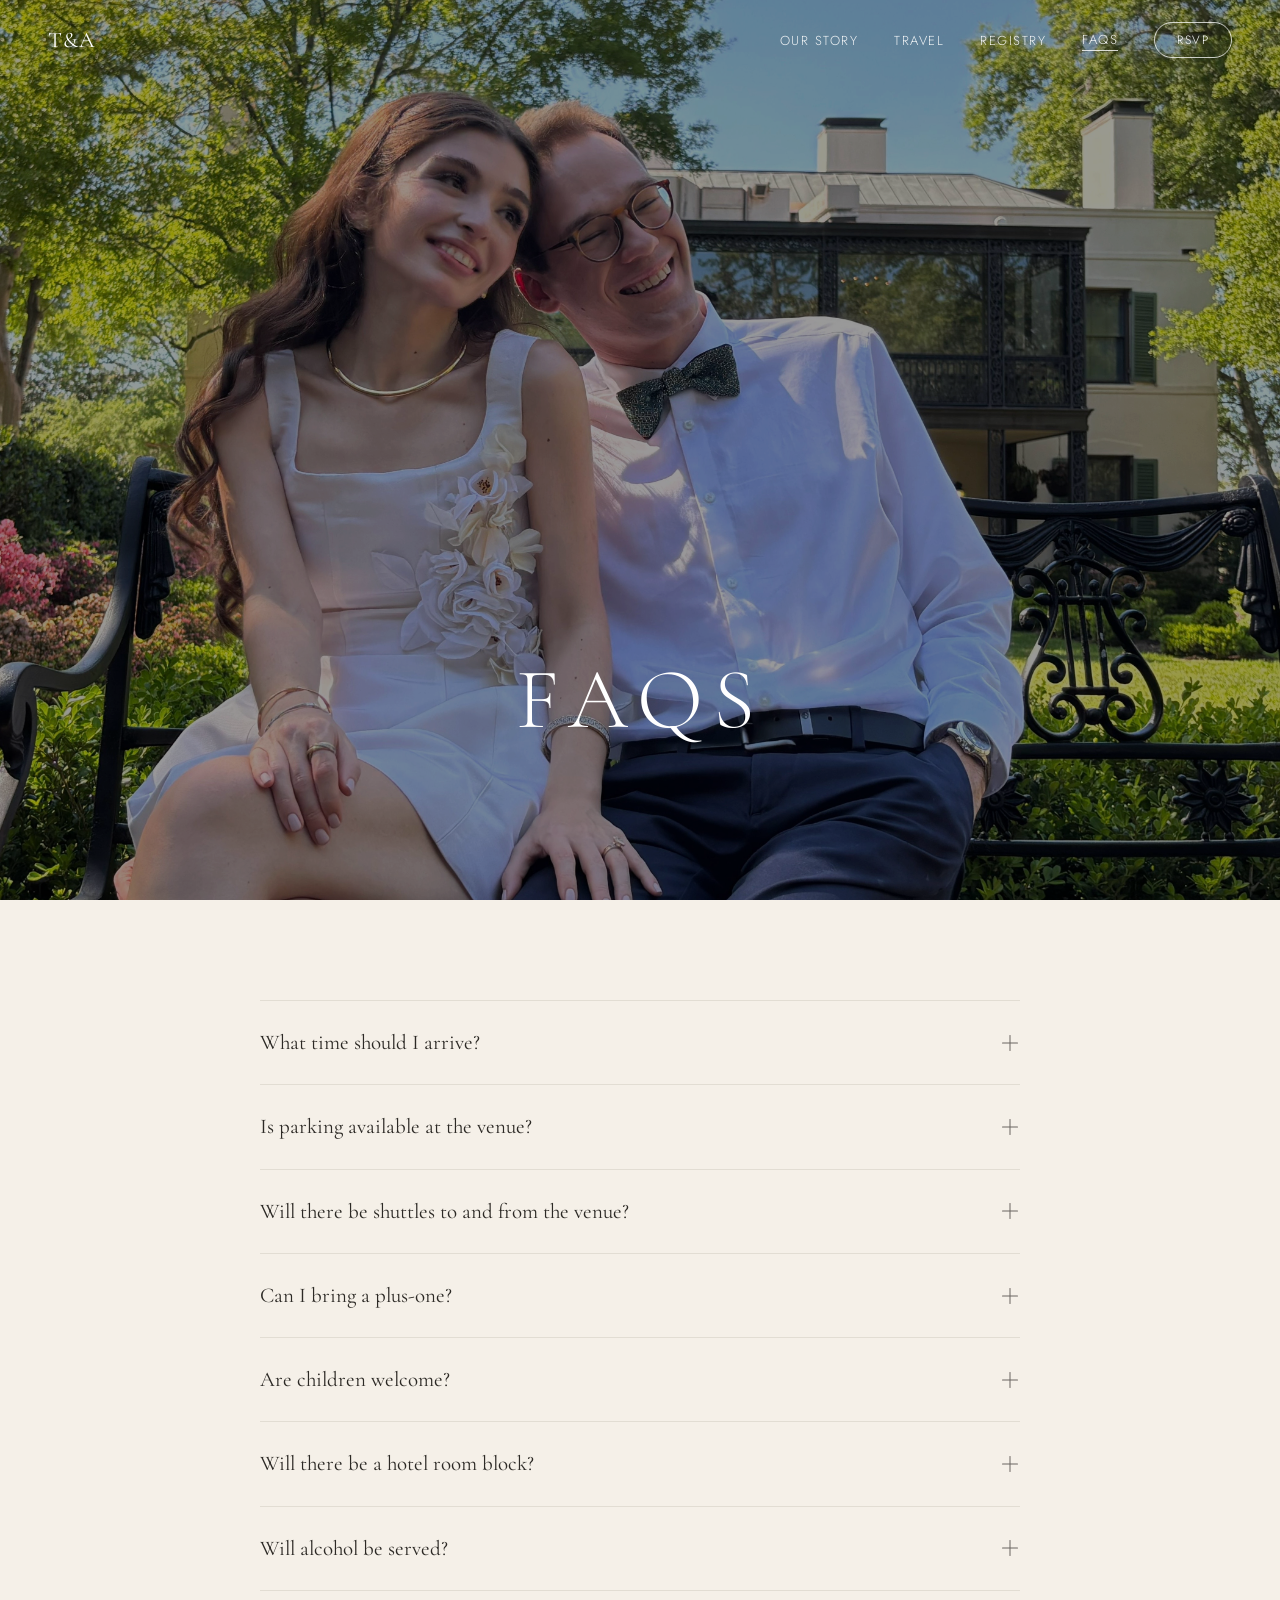
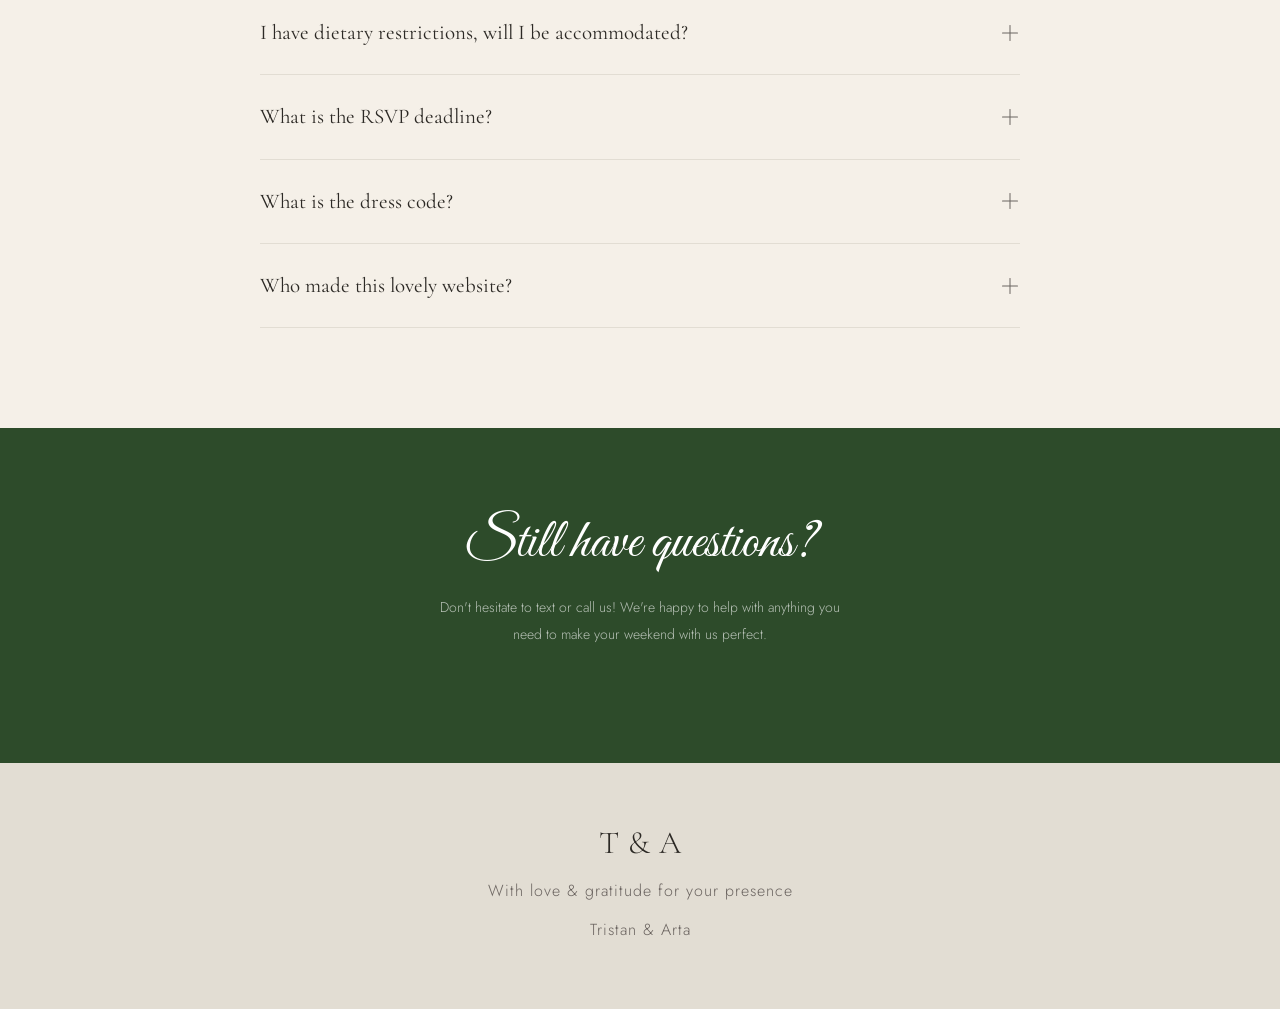
==== faqs.html @ 0b1fcb4f "more fixes" ====
<!DOCTYPE html>
<html lang="en">
<head>
  <meta charset="UTF-8" />
  <meta name="viewport" content="width=device-width, initial-scale=1.0" />
  <title>FAQs — Tristan & Arta</title>
  <link rel="preconnect" href="https://fonts.googleapis.com" />
  <link rel="preconnect" href="https://fonts.gstatic.com" crossorigin />
  <link href="https://fonts.googleapis.com/css2?family=Cormorant+Garamond:ital,wght@0,300;0,400;0,500;0,600;1,300;1,400&family=Great+Vibes&family=Jost:wght@300;400&display=swap" rel="stylesheet" />
  <link rel="stylesheet" href="styles.css" />
  <link rel="icon" type="image/x-icon" href="images/favicon.ico" />
  <style>

    /* ── HERO ───────────────────────────────────────── */
    .faqs-hero {
      position: relative;
      height: 100vh;
      min-height: 580px;
      display: flex;
      flex-direction: column;
      align-items: center;
      justify-content: center;
      text-align: center;
      overflow: hidden;
    }
    .faqs-hero-bg {
      position: absolute;
      inset: 0;
      background: url('images/faq2.jpeg') center 40% / cover no-repeat;
      filter: brightness(0.75);
    }
    .faqs-hero::after {
      content: '';
      position: absolute;
      inset: 0;
      background: rgba(0, 0, 0, 0.2);
      pointer-events: none;
    }
    .faqs-hero-content {
      position: relative;
      z-index: 1;
      color: #fff;
      padding: 0 24px;
      margin-top: 500px;
    }
    .faqs-hero-title {
      font-family: var(--serif);
      font-size: clamp(40px, 7vw, 86px);
      font-weight: 300;
      letter-spacing: 10px;
      text-transform: uppercase;
      line-height: 1.0;
    }

    /* ── FAQ LIST ───────────────────────────────────── */
    .faqs-body {
      background: var(--cream-light);
      padding: 100px 48px;
    }
    .faqs-list {
      max-width: 760px;
      margin: 0 auto;
    }
    .faq-item {
      border-top: 1px solid var(--cream-dark);
      padding: 0;
      overflow: hidden;
    }
    .faq-item:last-child {
      border-bottom: 1px solid var(--cream-dark);
    }
    .faq-question {
      width: 100%;
      background: none;
      border: none;
      text-align: left;
      padding: 28px 0;
      cursor: pointer;
      display: flex;
      justify-content: space-between;
      align-items: center;
      gap: 20px;
    }
    .faq-question-text {
      font-family: var(--serif);
      font-size: clamp(17px, 2vw, 21px);
      font-weight: 400;
      color: var(--text);
      line-height: 1.3;
    }
    .faq-icon {
      flex-shrink: 0;
      width: 20px;
      height: 20px;
      position: relative;
      transition: transform 0.3s ease;
    }
    .faq-icon::before,
    .faq-icon::after {
      content: '';
      position: absolute;
      background: var(--text-light);
      border-radius: 1px;
    }
    .faq-icon::before {
      width: 16px;
      height: 1px;
      top: 50%;
      left: 50%;
      transform: translate(-50%, -50%);
    }
    .faq-icon::after {
      width: 1px;
      height: 16px;
      top: 50%;
      left: 50%;
      transform: translate(-50%, -50%);
      transition: opacity 0.3s, transform 0.3s;
    }
    .faq-item.open .faq-icon::after {
      opacity: 0;
      transform: translate(-50%, -50%) rotate(90deg);
    }
    .faq-answer {
      max-height: 0;
      overflow: hidden;
      transition: max-height 0.4s ease, padding 0.3s ease;
    }
    .faq-item.open .faq-answer {
      max-height: 300px;
    }
    .faq-answer-text {
      font-size: 16px;
      line-height: 1.95;
      color: var(--text-light);
      padding-bottom: 28px;
      max-width: 600px;
    }
    .faq-answer-text a {
      color: var(--green);
      border-bottom: 1px solid rgba(45, 75, 42, 0.3);
      transition: border-color 0.2s;
    }
    .faq-answer-text a:hover { border-color: var(--green); }

    /* ── CONTACT CTA ────────────────────────────────── */
    .faqs-contact {
      background: var(--green);
      padding: 80px 48px;
      text-align: center;
    }
    .faqs-contact-script {
      font-family: var(--script);
      font-size: clamp(32px, 5vw, 56px);
      color: #fff;
      display: block;
      margin-bottom: 16px;
    }
    .faqs-contact-text {
      font-size: 14px;
      line-height: 1.9;
      color: rgba(255, 255, 255, 0.65);
      max-width: 420px;
      margin: 0 auto 36px;
    }

    /* ── RESPONSIVE ──────────────────────────────────── */
    @media (max-width: 900px) {
.faqs-body { padding: 72px 24px; }
      .faqs-contact { padding: 64px 24px; }
    }
  </style>
</head>
<body>

  <!-- MOBILE MENU -->
  <div class="mobile-menu" id="mobileMenu">
    <button class="mobile-menu-close" onclick="closeMobileMenu()" aria-label="Close">×</button>
    <a href="our-story.html">Our Story</a>
    <a href="travel.html">Travel</a>
    <a href="registry.html">Registry</a>
    <a href="faqs.html" class="active">FAQs</a>
    <a href="rsvp.html" class="btn" style="margin-top:8px;">RSVP</a>
  </div>

  <!-- NAVIGATION -->
  <nav id="navbar">
    <a href="index.html" class="nav-logo">T&amp;A</a>
    <div class="nav-links">
      <a href="our-story.html">Our Story</a>
      <a href="travel.html">Travel</a>
      <a href="registry.html">Registry</a>
      <a href="faqs.html" class="active">FAQs</a>
      <a href="rsvp.html" class="nav-rsvp">RSVP</a>
    </div>
    <button class="nav-hamburger" onclick="openMobileMenu()" aria-label="Menu">
      <span></span><span></span><span></span>
    </button>
  </nav>

  <!-- HERO -->
  <section class="faqs-hero">
    <div class="faqs-hero-bg"></div>
    <div class="faqs-hero-content">
      <h1 class="faqs-hero-title">FAQs</h1>
    </div>
  </section>

  <!-- FAQ LIST -->
  <section class="faqs-body">
    <div class="faqs-list">

      <div class="faq-item">
        <button class="faq-question" aria-expanded="false">
          <span class="faq-question-text">What time should I arrive?</span>
          <span class="faq-icon" aria-hidden="true"></span>
        </button>
        <div class="faq-answer" role="region">
          <p class="faq-answer-text">The ceremony begins at 5:00 PM so please plan to arrive by 4:30 PM!</p>
        </div>
      </div>

      <div class="faq-item">
        <button class="faq-question" aria-expanded="false">
          <span class="faq-question-text">Is parking available at the venue?</span>
          <span class="faq-icon" aria-hidden="true"></span>
        </button>
        <div class="faq-answer" role="region">
          <p class="faq-answer-text">Our complimentary valet will greet you at the venue entrance. There is no need to worry about finding parking!</p>
        </div>
      </div>

      <div class="faq-item">
        <button class="faq-question" aria-expanded="false">
          <span class="faq-question-text">Will there be shuttles to and from the venue?</span>
          <span class="faq-icon" aria-hidden="true"></span>
        </button>
        <div class="faq-answer" role="region">
          <p class="faq-answer-text">Since our venue is in the middle of the city and very accessible, we will not have designated shuttles to and from the venue. We recommend driving or using rideshare services.</p>
        </div>
      </div>

      <div class="faq-item">
        <button class="faq-question" aria-expanded="false">
          <span class="faq-question-text">Can I bring a plus-one?</span>
          <span class="faq-icon" aria-hidden="true"></span>
        </button>
        <div class="faq-answer" role="region">
          <p class="faq-answer-text">Our guest list is carefully curated to include our nearest and dearest. If your invitation includes a guest, their name will appear on our communications with you. If you have any questions, feel free to reach out to us!</p>
        </div>
      </div>

      <div class="faq-item">
        <button class="faq-question" aria-expanded="false">
          <span class="faq-question-text">Are children welcome?</span>
          <span class="faq-icon" aria-hidden="true"></span>
        </button>
        <div class="faq-answer" role="region">
          <p class="faq-answer-text">We'll make sure to include the names of all of our lovely guests, inlcuding any little ones, as a part of our invitation. Please don't hesitate to ask Arta or Tristan if you have additional questions.</p>
        </div>
      </div>

      <div class="faq-item">
        <button class="faq-question" aria-expanded="false">
          <span class="faq-question-text">Will there be a hotel room block?</span>
          <span class="faq-icon" aria-hidden="true"></span>
        </button>
        <div class="faq-answer" role="region">
          <p class="faq-answer-text">There will not be any hotel room blocks. Our wedding will be inside the city with a large variety of hotels available nearby. In the meantime, check out our <a href="travel.html">Travel</a> page for some of our hotel recommendations near the venue.</p>
        </div>
      </div>

      <div class="faq-item">
        <button class="faq-question" aria-expanded="false">
          <span class="faq-question-text">Will alcohol be served?</span>
          <span class="faq-icon" aria-hidden="true"></span>
        </button>
        <div class="faq-answer" role="region">
          <p class="faq-answer-text">We want to share our authentic celebration with you, so keeping with the bride & groom's preferences, there will be no alcoholic beverages served. Instead, our bar will offer a curated selection of our most favorite hand-crafted mocktails. We can't wait to party all night long with you!</p>
        </div>
      </div>

      <div class="faq-item">
        <button class="faq-question" aria-expanded="false">
          <span class="faq-question-text">I have dietary restrictions, will I be accommodated?</span>
          <span class="faq-icon" aria-hidden="true"></span>
        </button>
        <div class="faq-answer" role="region">
          <p class="faq-answer-text">Absolutely. Our traditional Persian wedding dinner will include a buffet with a variety of options to accommodate all dietary restrictions.</p>
        </div>
      </div>

      <div class="faq-item">
        <button class="faq-question" aria-expanded="false">
          <span class="faq-question-text">What is the RSVP deadline?</span>
          <span class="faq-icon" aria-hidden="true"></span>
        </button>
        <div class="faq-answer" role="region">
          <p class="faq-answer-text">Please RSVP by June 30th, 2027.</p>
        </div>
      </div>

      <div class="faq-item">
        <button class="faq-question" aria-expanded="false">
          <span class="faq-question-text">What is the dress code?</span>
          <span class="faq-icon" aria-hidden="true"></span>
        </button>
        <div class="faq-answer" role="region">
          <p class="faq-answer-text">We're so excited to see you all dolled-up! Black Tie and formal attire will fit perfectlly at our outdoor garden party.</p>
        </div>
      </div>

      <div class="faq-item">
        <button class="faq-question" aria-expanded="false">
          <span class="faq-question-text">Who made this lovely website?</span>
          <span class="faq-icon" aria-hidden="true"></span>
        </button>
        <div class="faq-answer" role="region">
          <p class="faq-answer-text">"I did!"- Tristan</p>
        </div>
      </div>

    </div>
  </section>

  <!-- CONTACT CTA -->
  <section class="faqs-contact">
    <span class="faqs-contact-script">Still have questions?</span>
    <p class="faqs-contact-text">Don't hesitate to text or call us! We're happy to help with anything you need to make your weekend with us perfect.</p>
  </section>

  <!-- FOOTER -->
    <footer>
    <div class="footer-monogram">T &amp; A</div>
    <p style="font-size: 16px;">With love &amp; gratitude for your presence</p>
    <p style="font-size: 16px;">Tristan &amp; Arta</p>
  </footer>

  <script>
    const navbar = document.getElementById('navbar');
    window.addEventListener('scroll', () => {
      navbar.classList.toggle('scrolled', window.scrollY > 60);
    });
    function openMobileMenu() { document.getElementById('mobileMenu').classList.add('open'); }
    function closeMobileMenu() { document.getElementById('mobileMenu').classList.remove('open'); }

    // FAQ accordion
    document.querySelectorAll('.faq-question').forEach(btn => {
      btn.addEventListener('click', () => {
        const item = btn.closest('.faq-item');
        const isOpen = item.classList.contains('open');
        // Close all
        document.querySelectorAll('.faq-item.open').forEach(el => {
          el.classList.remove('open');
          el.querySelector('.faq-question').setAttribute('aria-expanded', 'false');
        });
        // Open clicked if it was closed
        if (!isOpen) {
          item.classList.add('open');
          btn.setAttribute('aria-expanded', 'true');
        }
      });
    });
  </script>

</body>
</html>
---- styles.css ----
/* ══════════════════════════════════════════════════════
   Arta & Tristan · March 13, 2027
   River Oaks Garden Club · Houston, Texas
   Shared Stylesheet
   ══════════════════════════════════════════════════════ */

*, *::before, *::after { box-sizing: border-box; margin: 0; padding: 0; }

:root {
  --cream:       #EDE8DF;
  --cream-light: #F5F0E8;
  --cream-dark:  #E2DDD3;
  --green:       #2D4B2A;
  --green-mid:   #3A5C36;
  --text:        #2C2925;
  --text-light:  #6B6460;
  --serif:       'Cormorant Garamond', Georgia, serif;
  --script:      'Great Vibes', cursive;
  --sans:        'Jost', sans-serif;
}

html { scroll-behavior: smooth; }
body {
  background: var(--cream);
  color: var(--text);
  font-family: var(--sans);
  font-weight: 300;
  overflow-x: hidden;
}
img { display: block; max-width: 100%; }
a { color: inherit; text-decoration: none; }

/* ── NAVIGATION ─────────────────────────────────────── */
nav {
  position: fixed;
  top: 0; left: 0; right: 0;
  z-index: 100;
  display: flex;
  align-items: center;
  justify-content: space-between;
  padding: 22px 48px;
  transition: background 0.3s, box-shadow 0.3s;
}
nav.scrolled {
  background: rgba(237, 232, 223, 0.96);
  backdrop-filter: blur(8px);
  box-shadow: 0 1px 0 rgba(44, 41, 37, 0.08);
}
/* For pages that start already light (no dark hero) */
nav.nav-solid {
  background: rgba(237, 232, 223, 0.96);
  backdrop-filter: blur(8px);
}
/* For pages with dark/green backgrounds throughout */
nav.nav-on-dark {
  background: transparent;
}
nav.nav-on-dark.scrolled {
  background: rgba(35, 58, 32, 0.92);
  backdrop-filter: blur(8px);
}

/* Logo */
.nav-logo {
  font-family: var(--serif);
  font-size: 22px;
  font-weight: 400;
  letter-spacing: 1px;
  color: #fff;
  transition: color 0.3s;
}
nav.scrolled .nav-logo,
nav.nav-solid .nav-logo { color: var(--text); }
nav.nav-on-dark .nav-logo,
nav.nav-on-dark.scrolled .nav-logo { color: #fff; }

/* Links */
.nav-links {
  display: flex;
  gap: 36px;
  align-items: center;
}
.nav-links a {
  font-family: var(--sans);
  font-size: 13px;
  letter-spacing: 1.5px;
  text-transform: uppercase;
  color: rgba(255, 255, 255, 0.9);
  transition: color 0.3s, opacity 0.2s;
}
.nav-links a:hover { opacity: 0.65; }
.nav-links a.active {
  border-bottom: 1px solid rgba(255, 255, 255, 0.8);
  padding-bottom: 1px;
}
nav.scrolled .nav-links a,
nav.nav-solid .nav-links a { color: var(--text); }
nav.scrolled .nav-links a.active,
nav.nav-solid .nav-links a.active { border-color: var(--text); }
nav.nav-on-dark .nav-links a,
nav.nav-on-dark.scrolled .nav-links a { color: rgba(255, 255, 255, 0.85); }

/* RSVP pill */
.nav-rsvp {
  background: transparent;
  border: 1px solid rgba(255, 255, 255, 0.75);
  color: #fff !important;
  padding: 8px 22px;
  border-radius: 100px;
  font-size: 12px !important;
  letter-spacing: 1.5px;
  transition: background 0.2s, color 0.2s, border-color 0.2s;
}
nav.scrolled .nav-rsvp,
nav.nav-solid .nav-rsvp {
  background: transparent;
  border-color: var(--text);
  color: var(--text) !important;
}
nav.nav-on-dark .nav-rsvp,
nav.nav-on-dark.scrolled .nav-rsvp {
  border-color: rgba(255, 255, 255, 0.75);
  color: #fff !important;
}
.nav-rsvp:hover,
nav.scrolled .nav-rsvp:hover,
nav.nav-solid .nav-rsvp:hover {
  background: var(--text) !important;
  color: #fff !important;
  border-color: var(--text) !important;
  opacity: 1 !important;
}
nav.nav-on-dark .nav-rsvp:hover {
  background: rgba(255, 255, 255, 0.15) !important;
  border-color: #fff !important;
}

/* Hamburger */
.nav-hamburger {
  display: none;
  flex-direction: column;
  gap: 5px;
  cursor: pointer;
  background: none;
  border: none;
  padding: 4px;
}
.nav-hamburger span {
  display: block;
  width: 24px;
  height: 1px;
  background: #fff;
  transition: background 0.3s;
}
nav.scrolled .nav-hamburger span,
nav.nav-solid .nav-hamburger span { background: var(--text); }
nav.nav-on-dark .nav-hamburger span,
nav.nav-on-dark.scrolled .nav-hamburger span { background: #fff; }

/* ── MOBILE MENU ─────────────────────────────────────── */
.mobile-menu {
  position: fixed;
  inset: 0;
  background: var(--cream);
  z-index: 200;
  display: flex;
  flex-direction: column;
  align-items: center;
  justify-content: center;
  gap: 32px;
  transform: translateX(100%);
  transition: transform 0.35s ease;
}
.mobile-menu.open { transform: translateX(0); }
.mobile-menu a {
  font-family: var(--serif);
  font-size: 28px;
  font-weight: 300;
  letter-spacing: 2px;
  color: var(--text);
}
.mobile-menu a:hover { opacity: 0.65; }
.mobile-menu-close {
  position: absolute;
  top: 24px;
  right: 32px;
  font-size: 30px;
  line-height: 1;
  cursor: pointer;
  color: var(--text);
  background: none;
  border: none;
}

/* ── BUTTONS ─────────────────────────────────────────── */
.btn {
  display: inline-block;
  border: 1px solid var(--text);
  color: var(--text);
  padding: 11px 28px;
  border-radius: 100px;
  font-family: var(--sans);
  font-size: 12px;
  letter-spacing: 2px;
  text-transform: uppercase;
  transition: background 0.2s, color 0.2s;
}
.btn:hover { background: var(--text); color: #fff; }
.btn-white {
  border-color: rgba(255, 255, 255, 0.75);
  color: #fff;
}
.btn-white:hover { background: #fff; color: var(--text); border-color: #fff; }
.btn-green {
  border-color: var(--green);
  color: var(--green);
}
.btn-green:hover { background: var(--green); color: #fff; }

/* ── FOOTER ──────────────────────────────────────────── */
footer {
  background: var(--cream-dark);
  text-align: center;
  padding: 60px 48px;
  font-size: 14px;
  color: var(--text-light);
  letter-spacing: 1px;
}
.footer-monogram {
  font-family: var(--serif);
  font-size: 32px;
  font-weight: 300;
  color: var(--text);
  margin-bottom: 10px;
}
footer p { line-height: 2.4; }

/* ── LAYOUT UTILITIES ────────────────────────────────── */
.section { padding: 100px 48px; }
.container { max-width: 1160px; margin: 0 auto; }
.container-narrow { max-width: 760px; margin: 0 auto; }
.text-center { text-align: center; }

.section-label {
  font-family: var(--sans);
  font-size: 11px;
  letter-spacing: 3px;
  text-transform: uppercase;
  color: var(--text-light);
  margin-bottom: 14px;
}
.section-heading {
  font-family: var(--serif);
  font-size: clamp(32px, 4vw, 52px);
  font-weight: 300;
  line-height: 1.2;
}
.section-heading .script {
  font-family: var(--script);
  font-size: 1.2em;
  display: block;
  font-weight: 400;
  line-height: 1.1;
}

/* ── RESPONSIVE ──────────────────────────────────────── */
@media (max-width: 900px) {
  nav { padding: 18px 24px; }
  .nav-links { display: none; }
  .nav-hamburger { display: flex; }
  .section { padding: 72px 24px; }
}
@media (max-width: 600px) {
  .section { padding: 56px 20px; }
}

/* ── INTERACTIVE CAROUSEL (multi-photo strip) ──────── */
.photo-carousel {
  background: var(--cream-dark);
  overflow: hidden;
}
.carousel-container {
  position: relative;
  width: 100%;
  height: 736px;
  overflow: hidden;
}
.carousel-track {
  display: flex;
  height: 100%;
  transition: transform 0.6s cubic-bezier(0.4, 0, 0.2, 1);
}
.carousel-slide {
  flex: 0 0 auto;
  height: 100%;
  object-fit: cover;
  object-position: center top;
  user-select: none;
  pointer-events: none;
}
@media (min-width: 601px) {
  .carousel-container {
    height: 900px;
    max-width: 2600px;
    margin: 0 auto;
  }
}
.carousel-btn {
  position: absolute;
  top: 50%;
  transform: translateY(-50%);
  background: rgba(255, 255, 255, 0.14);
  backdrop-filter: blur(6px);
  border: 1px solid rgba(255, 255, 255, 0.28);
  color: #fff;
  font-size: 28px;
  line-height: 1;
  width: 50px;
  height: 50px;
  border-radius: 50%;
  cursor: pointer;
  display: flex;
  align-items: center;
  justify-content: center;
  transition: background 0.2s;
  z-index: 2;
}
.carousel-btn:hover { background: rgba(255, 255, 255, 0.28); }
.carousel-prev { left: 24px; }
.carousel-next { right: 24px; }
.carousel-dots {
  position: absolute;
  bottom: 18px;
  left: 50%;
  transform: translateX(-50%);
  display: flex;
  gap: 8px;
  z-index: 2;
}
.carousel-dot {
  width: 7px;
  height: 7px;
  border-radius: 50%;
  background: rgba(255, 255, 255, 0.4);
  cursor: pointer;
  border: none;
  padding: 0;
  transition: background 0.2s, transform 0.2s;
}
.carousel-dot.active {
  background: #fff;
  transform: scale(1.25);
}
.carousel-dots { display: none; }
@media (max-width: 600px) {
  .carousel-btn { width: 38px; height: 38px; font-size: 20px; }
  .carousel-prev { left: 12px; }
  .carousel-next { right: 12px; }
}

/* ── ENGAGEMENT CAROUSEL (multi-photo strip, non-interactive) */
.engagement-carousel {
  width: 100%;
  height: 736px;
  overflow: hidden;
}
.engagement-track {
  display: flex;
  height: 100%;
  transition: transform 0.6s cubic-bezier(0.4, 0, 0.2, 1);
}
.engagement-slide {
  flex: 0 0 auto;
  height: 100%;
  object-fit: cover;
  object-position: center top;
}
@media (min-width: 601px) {
  .engagement-carousel {
    height: 900px;
    max-width: 2600px;
    margin: 0 auto;
  }
}

@font-face {
  font-family: 'Perfecto Calligraphy';
  src: url('/fonts/PerfectoCalligraphy.ttf') format('truetype');
  font-weight: normal;
  font-style: normal;
}
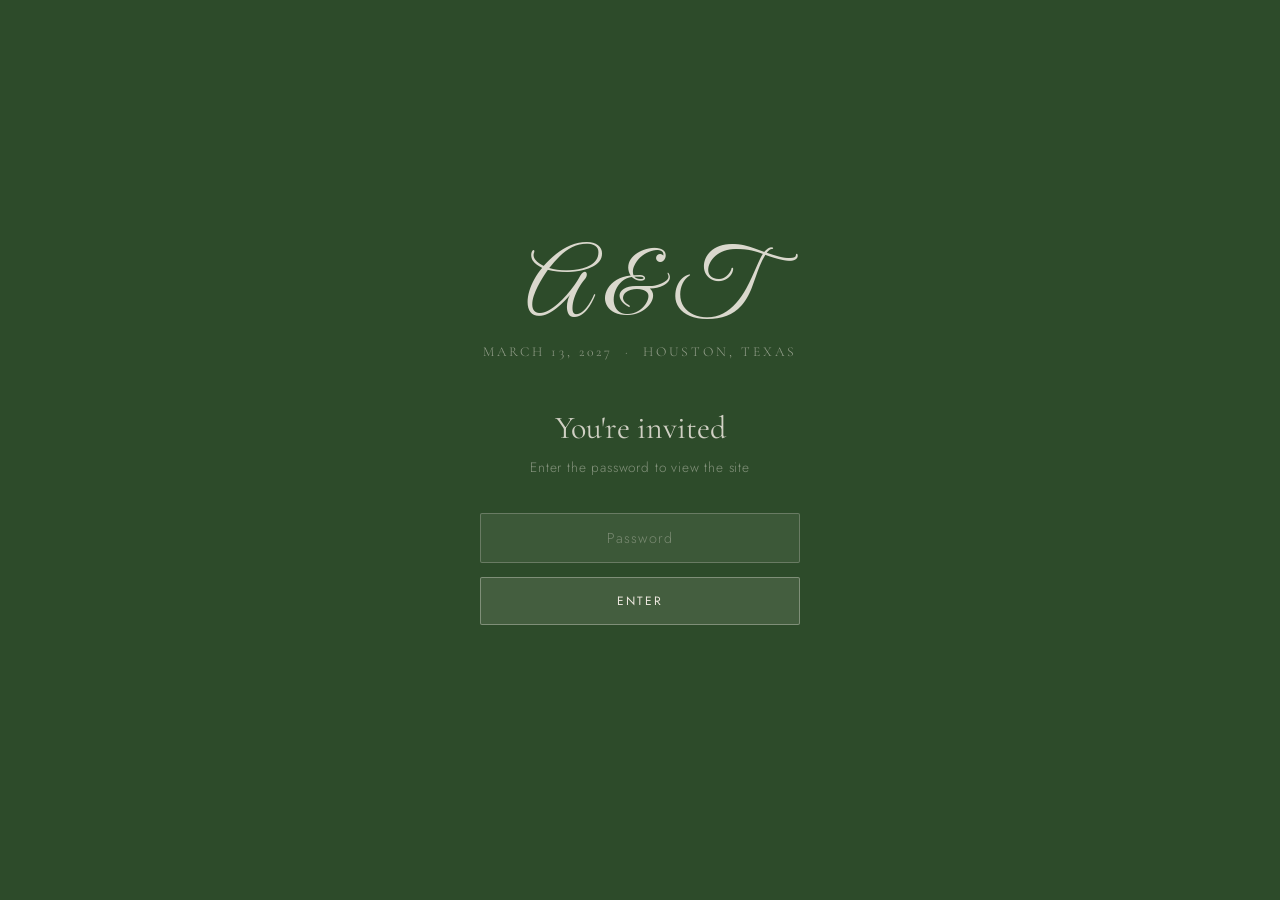
==== commit b95eea66: "testing password" ====
--- a/faqs.html
+++ b/faqs.html
@@ -172,6 +172,7 @@
   </style>
 </head>
 <body>
+<script>if(sessionStorage.getItem('wedding-auth')!=='efab220c4d5cbe38d5b8897807bb6e130ddd7f58a3127408f1571b1de49f91f7'){location.replace('password.html');}</script>
 
   <!-- MOBILE MENU -->
   <div class="mobile-menu" id="mobileMenu">
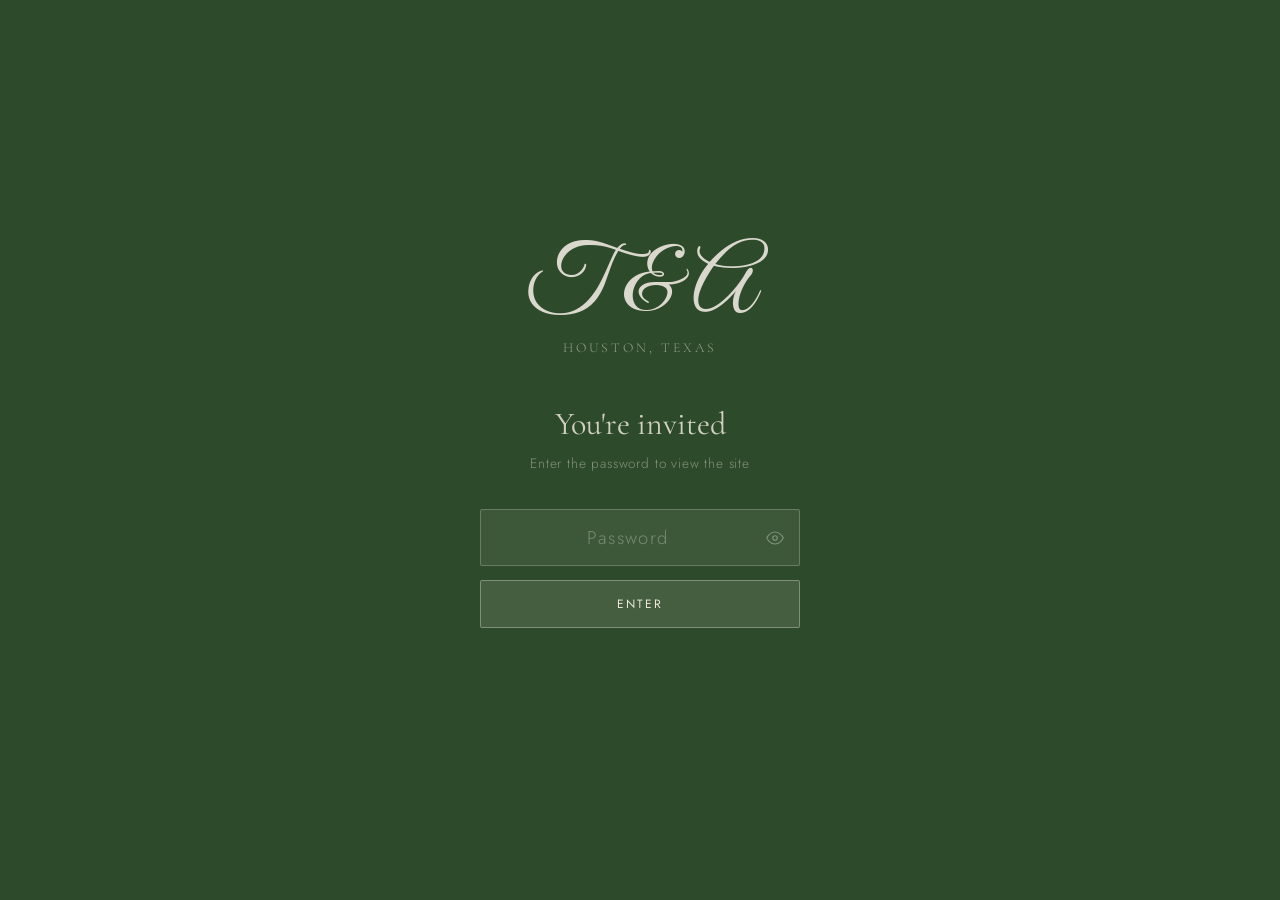
==== commit aebde90a: "pass fixes" ====
--- a/faqs.html
+++ b/faqs.html
@@ -172,7 +172,7 @@
   </style>
 </head>
 <body>
-<script>if(sessionStorage.getItem('wedding-auth')!=='efab220c4d5cbe38d5b8897807bb6e130ddd7f58a3127408f1571b1de49f91f7'){location.replace('password.html');}</script>
+<script>if(localStorage.getItem('wedding-auth')!=='5aa735af498ac3982fe6ec97044e1f27d0c8dcf0a245242d289687107449bbaa'){location.replace('password.html');}</script>
 
   <!-- MOBILE MENU -->
   <div class="mobile-menu" id="mobileMenu">
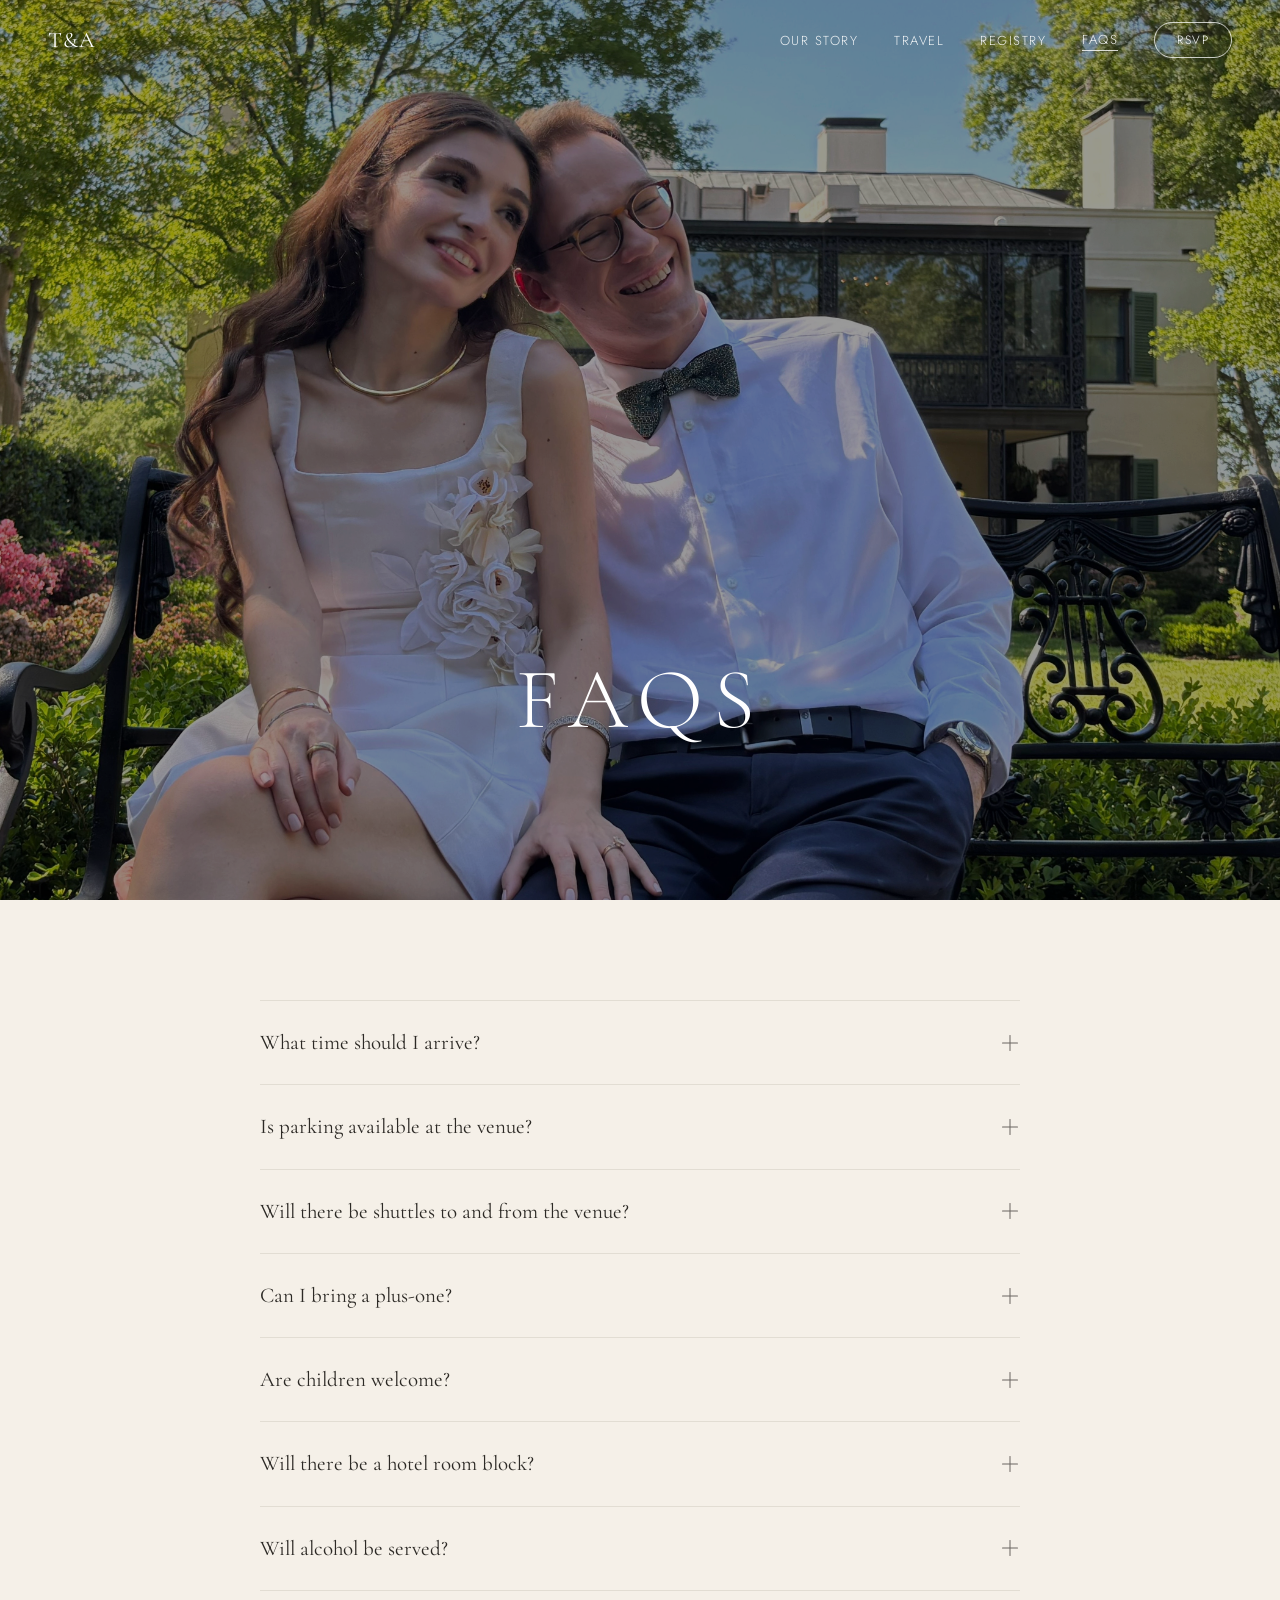
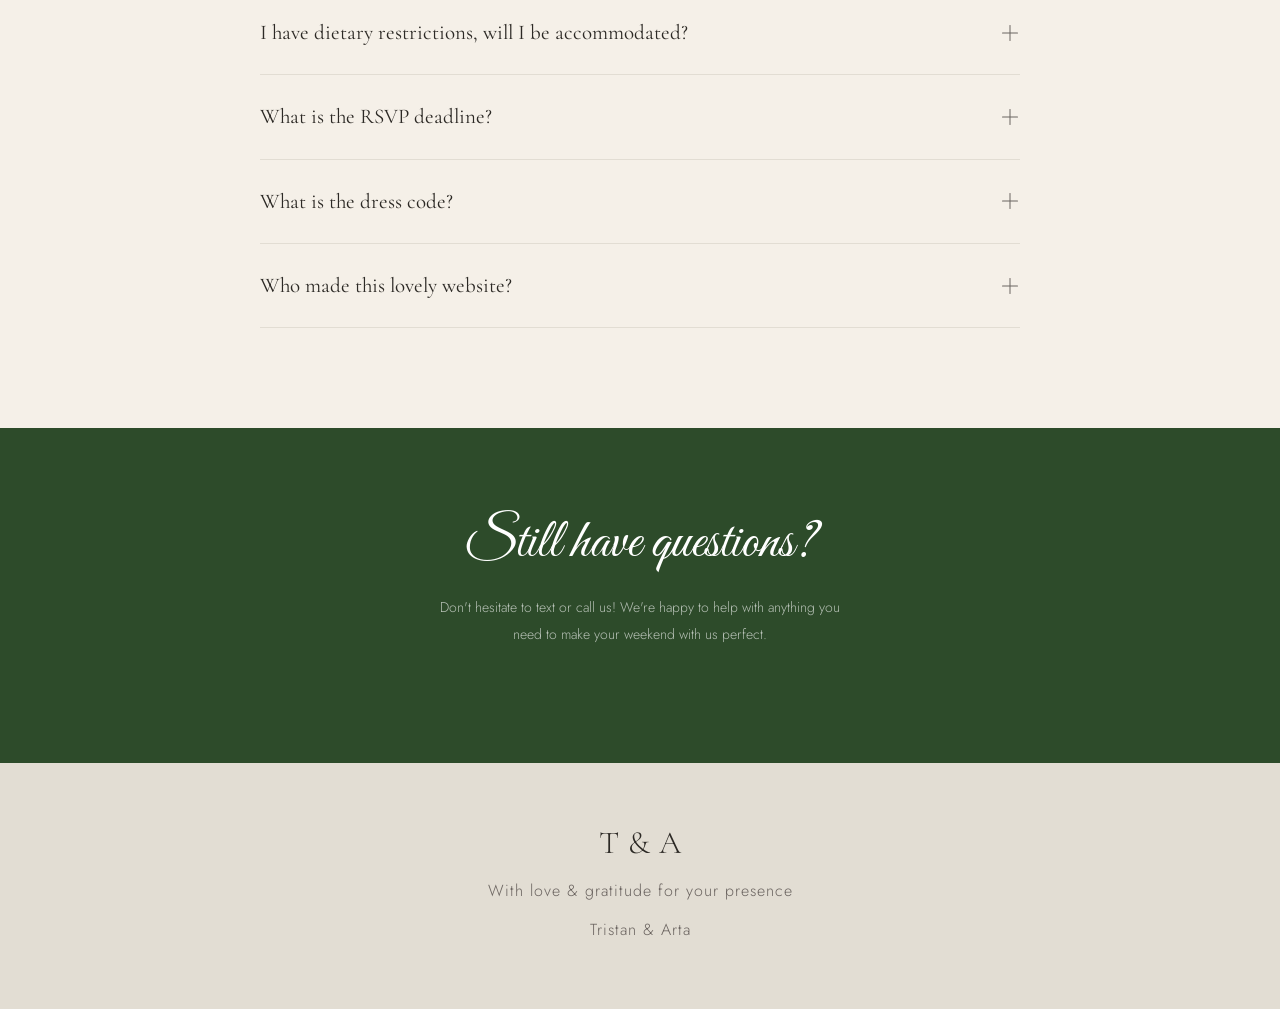
==== commit d3cd0ebb: "more changes" ====
--- a/faqs.html
+++ b/faqs.html
@@ -3,6 +3,7 @@
 <head>
   <meta charset="UTF-8" />
   <meta name="viewport" content="width=device-width, initial-scale=1.0" />
+  <meta name="robots" content="noindex" />
   <title>FAQs — Tristan & Arta</title>
   <link rel="preconnect" href="https://fonts.googleapis.com" />
   <link rel="preconnect" href="https://fonts.gstatic.com" crossorigin />
@@ -172,7 +173,6 @@
   </style>
 </head>
 <body>
-<script>if(localStorage.getItem('wedding-auth')!=='5aa735af498ac3982fe6ec97044e1f27d0c8dcf0a245242d289687107449bbaa'){location.replace('password.html');}</script>
 
   <!-- MOBILE MENU -->
   <div class="mobile-menu" id="mobileMenu">
